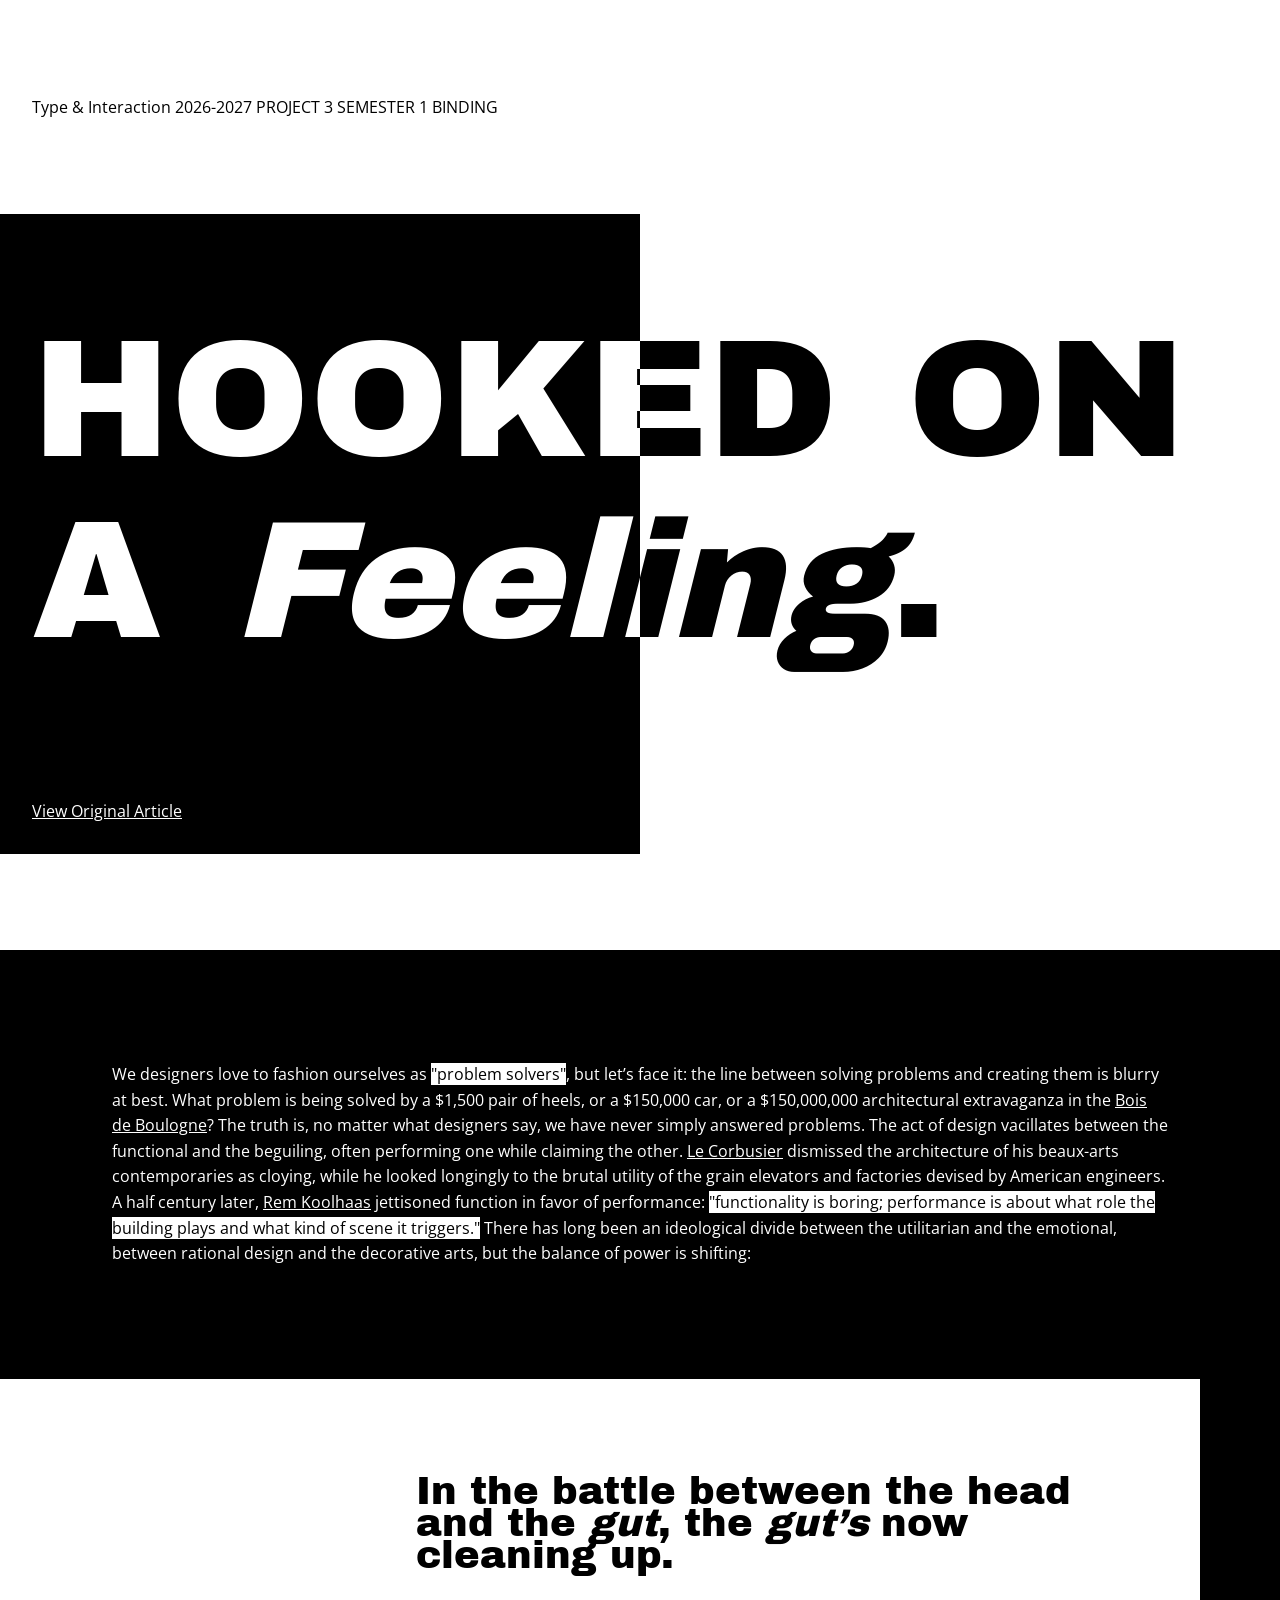
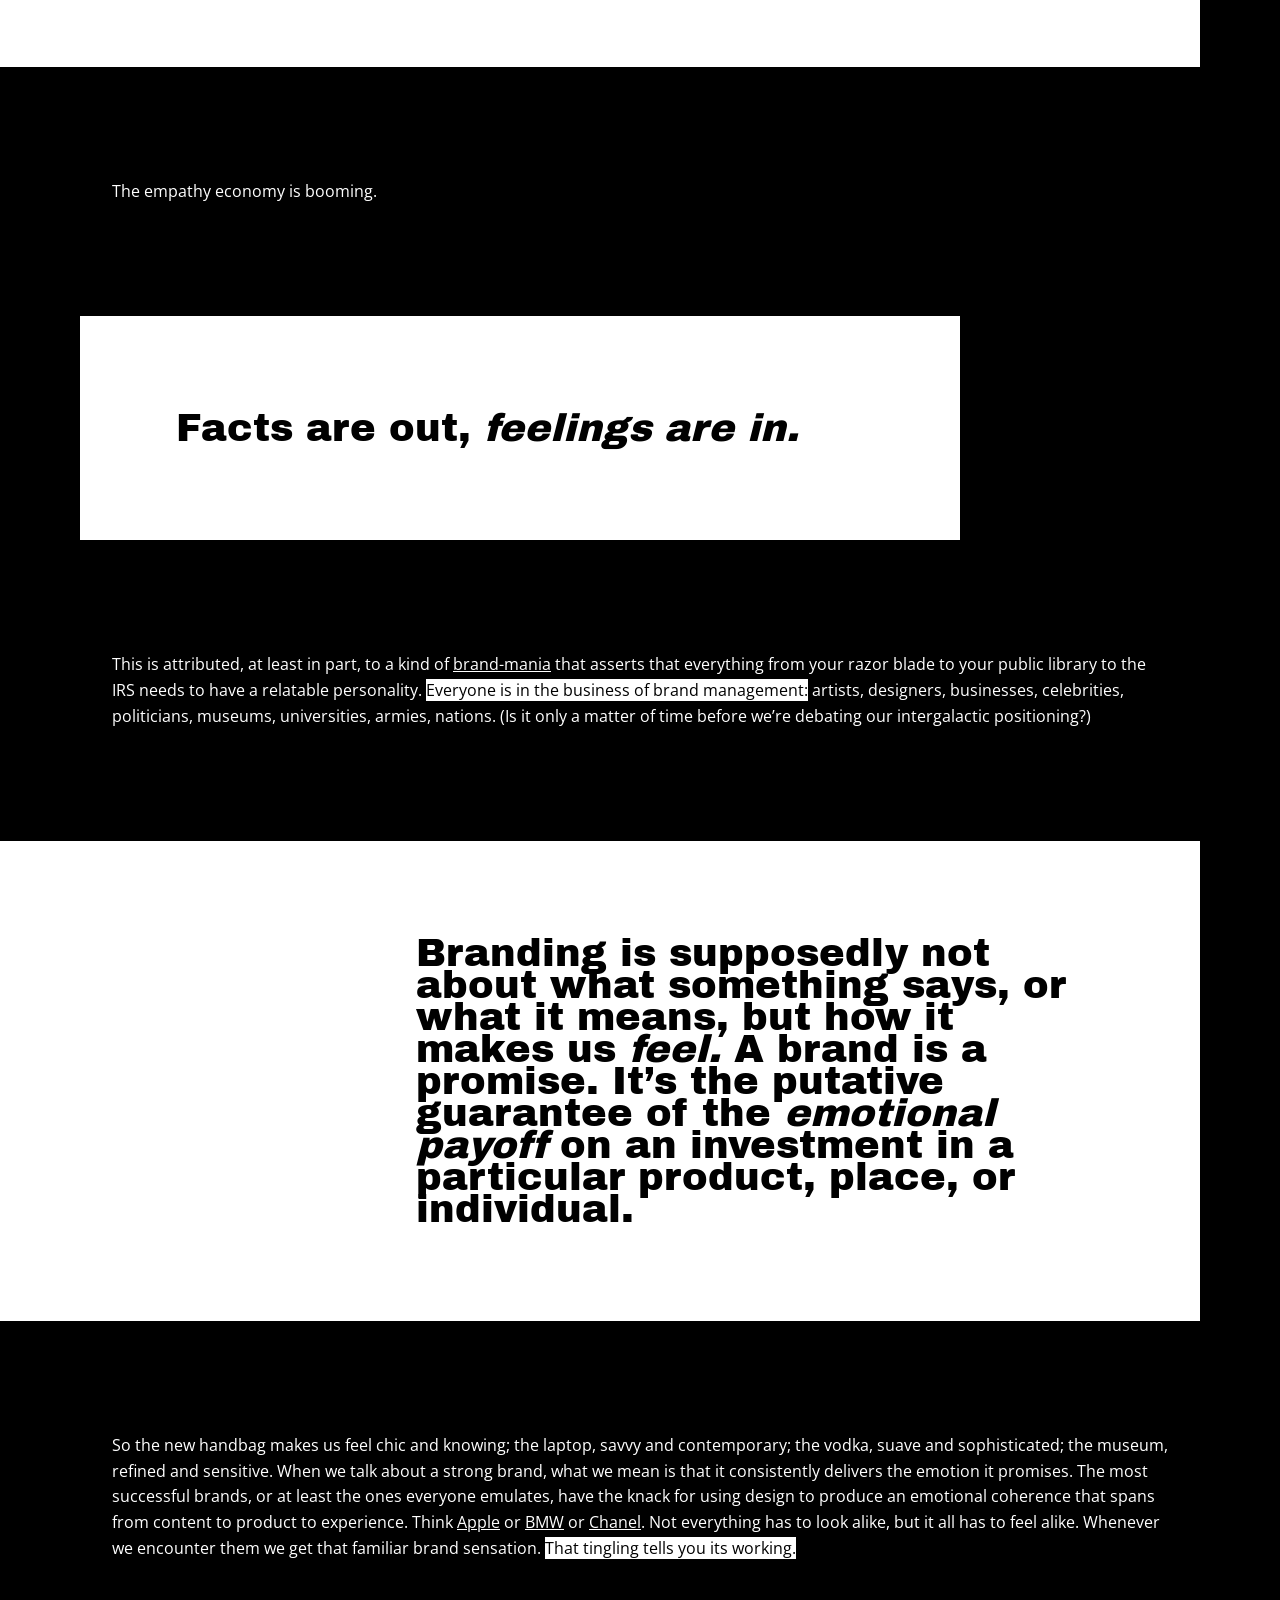
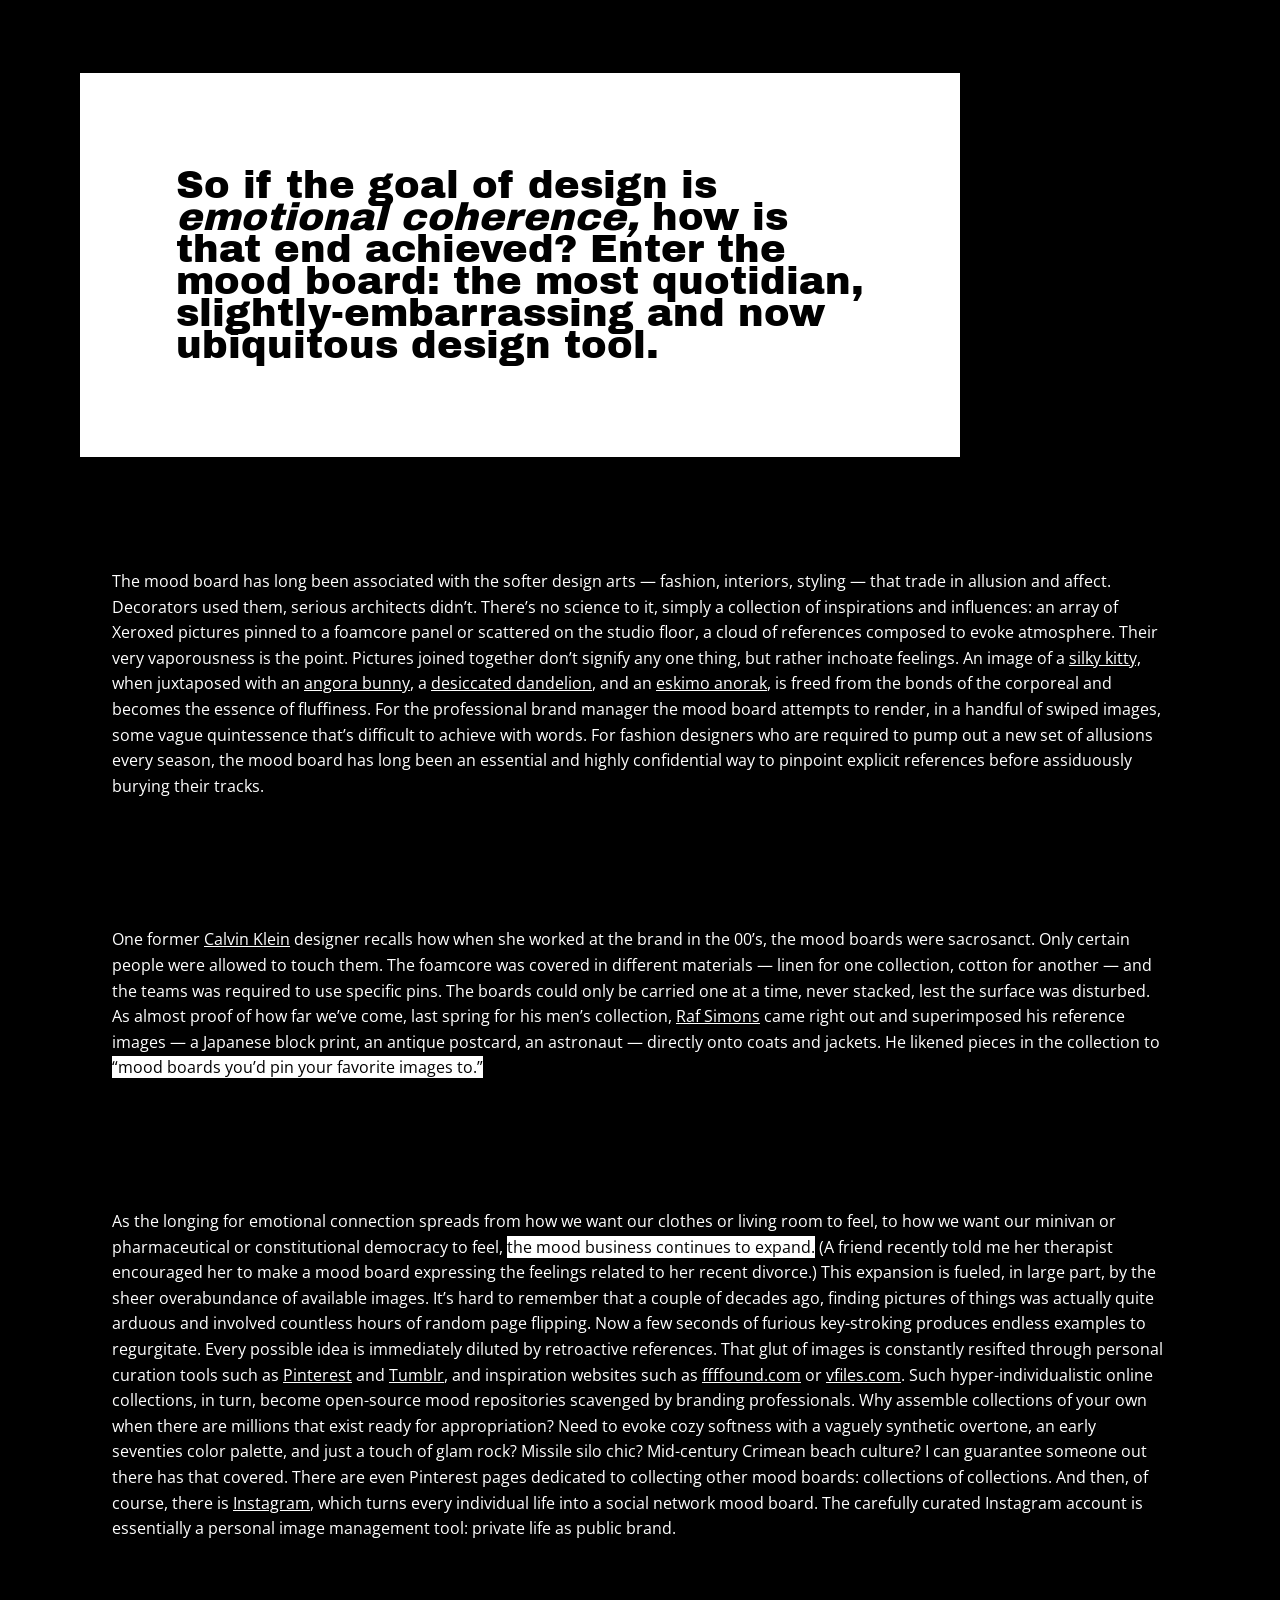
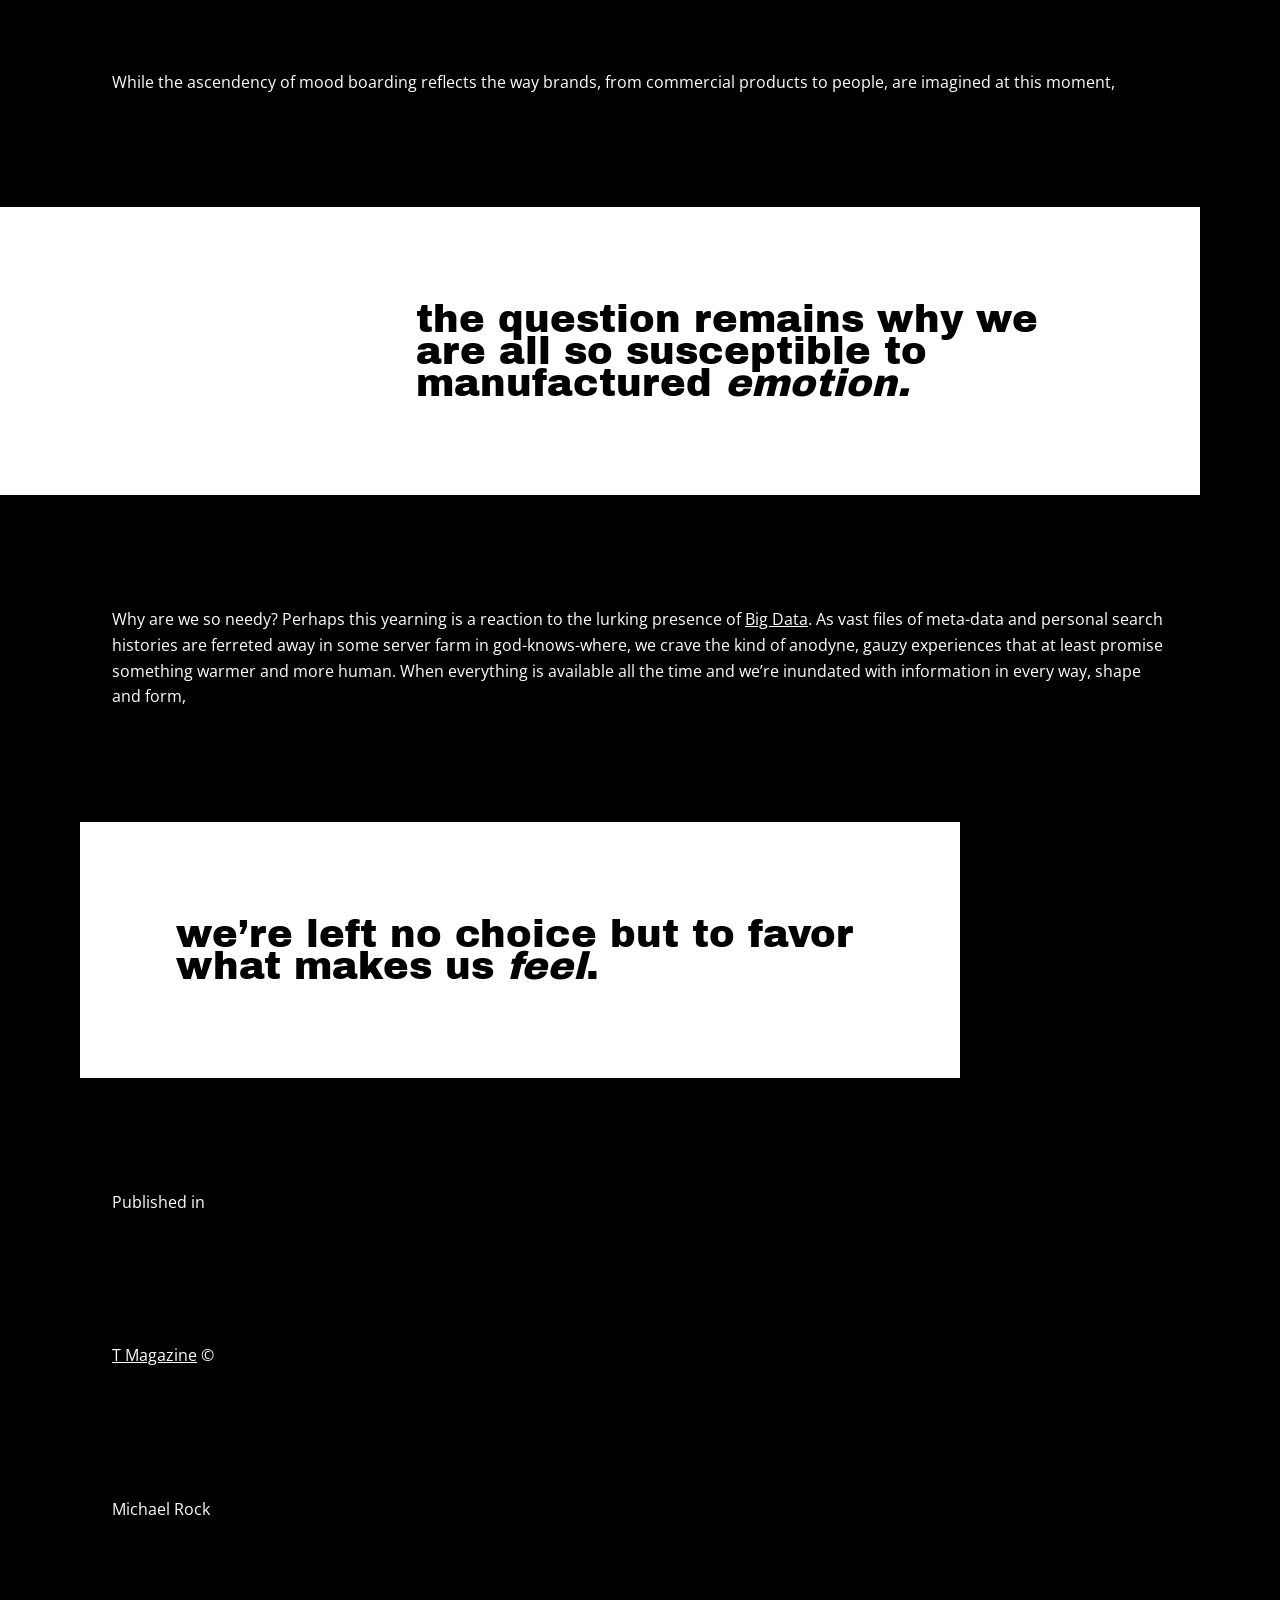
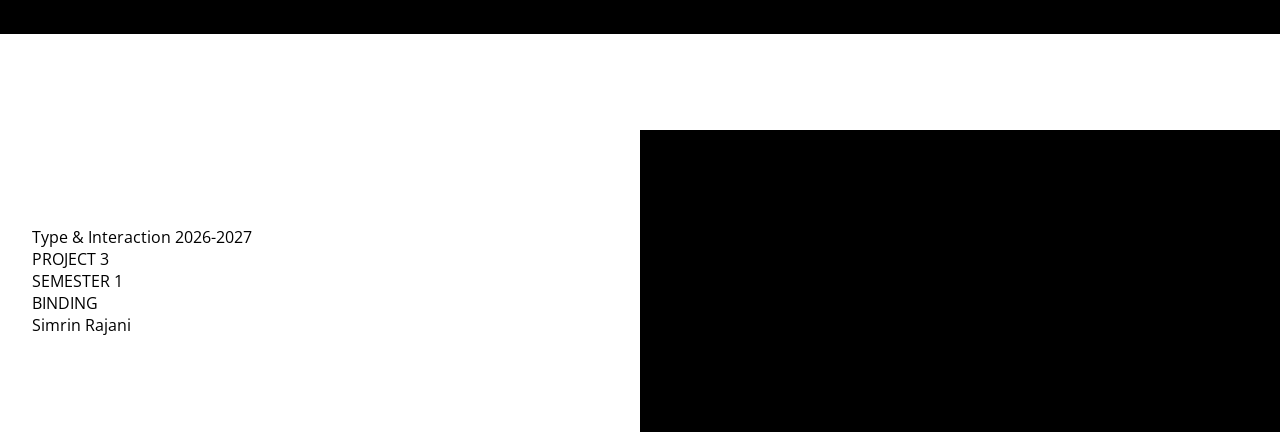
==== article-1/index.html @ b0d2939f "direction cleanup, reorganization and landing page html" ====
<!doctype html>
<html>
	<head>
		<title>Simrin's Manuscript Project</title>
		<meta name="viewport" content="width=device-width, initial-scale=1">
		<style>
			@import '../styles/reset.css' layer(reset);
			@import '../styles/common.css' layer(common);
			@import 'style.css' layer(page);
		</style>

		<style>
@import url('https://fonts.googleapis.com/css2?family=Archivo+Black&family=Domine:wght@400..700&family=Libre+Baskerville:ital,wght@0,400..700;1,400..700&family=Open+Sans:ital,wght@0,300..800;1,300..800&family=Stack+Sans+Notch:wght@200..700&display=swap');
</style>

	</head>
	<body>
		<header>
			<!--this is the top line bar-->
			<section class="top-line">
				<p>Type & Interaction 2026-2027</p>
				<p>PROJECT 3</p>
				<p>SEMESTER 1 </p>
				<p>BINDING</p>
			</section>

			<!--main site title-->
			<hgroup>
				<h1>HOOKED ON A <em>Feeling</em>.</h1>
			</hgroup>

			<!--navigation buttons/links-->
			<nav>
				<ul>
					<li>
						<a href="https://2x4.org/ideas/2015/hooked-on-a-feeling/">View Original Article</a>
					</li>
				</ul>
			</nav>
		</header>
		<main>
			<!--this the entire article I chose-->
			<article id="article">

			<p>We designers love to fashion ourselves as <mark>"problem solvers"</mark>, but let’s face it: the line between solving problems and creating them is blurry at best. What problem is being solved by a $1,500 pair of heels, or a $150,000 car, or a $150,000,000 architectural extravaganza in the <a href="https://en.wikipedia.org/wiki/Bois_de_Boulogne">Bois de Boulogne</a>? The truth is, no matter what designers say, we have never simply answered problems. The act of design vacillates between the functional and the beguiling, often performing one while claiming the other. <a href="https://www.metmuseum.org/research-centers/leonard-a-lauder-research-center/research-resources/modern-art-index-project/le-corbusier">Le Corbusier</a> dismissed the architecture of his beaux-arts contemporaries as cloying, while he looked longingly to the brutal utility of the grain elevators and factories devised by American engineers. A half century later, <a href="https://www.oma.com/partners/rem-koolhaas">Rem Koolhaas</a>  jettisoned function in favor of performance: <mark>"functionality is boring; performance is about what role the building plays and what kind of scene it triggers."</mark> There has long been an ideological divide between the utilitarian and the emotional, between rational design and the decorative arts, but the balance of power is shifting:</p>
			<blockquote>In the battle between the <b>head</b> and the <i>gut</i>, the <i>gut’s</i> now cleaning up.</blockquote>
			<p>The empathy economy is booming.</p><!--this is a p in between two blockquotes because i want the two to stand out but be seperated by some normal body text to break it up-->
			<blockquote>Facts are out,<i> feelings are in.</i></blockquote>
			<p>This is attributed, at least in part, to a kind of <a href="https://psyhologer.com/brand-mania/">brand-mania</a> that asserts that everything from your razor blade to your public library to the IRS needs to have a relatable personality. <mark>Everyone is in the business of brand management:</mark> artists, designers, businesses, celebrities, politicians, museums, universities, armies, nations. (Is it only a matter of time before we’re debating our intergalactic positioning?)</p>
			<blockquote>Branding is supposedly not about <b>what something says, or what it means,</b> but how it makes us <i>feel.</i> A brand is a promise. It’s the putative guarantee of the <i>emotional payoff</i> on an <b>investment in a particular product, place, or individual.</b></blockquote>
			<p>So the new handbag makes us feel chic and knowing; the laptop, savvy and contemporary; the vodka, suave and sophisticated; the museum, refined and sensitive. When we talk about a strong brand, what we mean is that it consistently delivers the emotion it promises. The most successful brands, or at least the ones everyone emulates, have the knack for using design to produce an emotional coherence that spans from content to product to experience. Think <a href="https://www.apple.com/">Apple</a> or <a href="https://www.bmwusa.com/">BMW</a> or <a href="https://www.chanel.com/us/">Chanel</a>. Not everything has to look alike, but it all has to feel alike. Whenever we encounter them we get that familiar brand sensation. <mark>That tingling tells you its working.</mark></p>
			<blockquote>So if the goal of design is <i>emotional coherence,</i> how is that end achieved? Enter the mood board: the most quotidian, slightly-embarrassing and now ubiquitous design tool.</blockquote>
			<p>The mood board has long been associated with the softer design arts — fashion, interiors, styling — that trade in allusion and affect. Decorators used them, serious architects didn’t. There’s no science to it, simply a collection of inspirations and influences: an array of Xeroxed pictures pinned to a foamcore panel or scattered on the studio floor, a cloud of references composed to evoke atmosphere. Their very vaporousness is the point. Pictures joined together don’t signify any one thing, but rather inchoate feelings. An image of a <a href="https://img.magnific.com/free-photo/little-kitten-sleeps-with-his-paws-his-head_181624-54313.jpg?semt=ais_hybrid&w=740&q=80">silky kitty,</a> when juxtaposed with an <a href="https://encrypted-tbn0.gstatic.com/images?q=tbn:ANd9GcS7r0HLiLlqSfbpzjcVVSx9QVfjyhqYHdcQ8z7F_h4Ks_GB66qYDH1wFIgWG0dFs8s5rVf5y2Fyu2xq6aY4Np7YfcdXHCuAS2HXevwvfw&s=10">angora bunny</a>, a <a href="https://www.gathermagazine.org/wp-content/uploads/2023/06/herbert-goetsch-SGKQh9wNgAk-unsplash1500.1000.jpg">desiccated dandelion</a>, and an <a href="https://encrypted-tbn0.gstatic.com/images?q=tbn:ANd9GcToP6oSNl_a2h5WNP-MaKWOClipJU44Bxvkh3Kx8VsSgfTSHmmLglW2eDEG&s=10">eskimo anorak</a>, is freed from the bonds of the corporeal and becomes the essence of fluffiness. For the professional brand manager the mood board attempts to render, in a handful of swiped images, some vague quintessence that’s difficult to achieve with words.
			For fashion designers who are required to pump out a new set of allusions every season, the mood board has long been an essential and highly confidential way to pinpoint explicit references before assiduously burying their tracks.</p>
			<p>One former <a href="https://www.calvinklein.us/en">Calvin Klein</a> designer recalls how when she worked at the brand in the 00’s, the mood boards were sacrosanct. Only certain people were allowed to touch them. The foamcore was covered in different materials — linen for one collection, cotton for another — and the teams was required to use specific pins. The boards could only be carried one at a time, never stacked, lest the surface was disturbed. As almost proof of how far we’ve come, last spring for his men’s collection, <a href="https://rafsimons.com/">Raf Simons</a> came right out and superimposed his reference images — a Japanese block print, an antique postcard, an astronaut — directly onto coats and jackets. He likened pieces in the collection to <mark>“mood boards you’d pin your favorite images to.”</mark></p>
			<p>As the longing for emotional connection spreads from how we want our clothes or living room to feel, to how we want our minivan or pharmaceutical or constitutional democracy to feel, <mark>the mood business continues to expand.</mark> (A friend recently told me her therapist encouraged her to make a mood board expressing the feelings related to her recent divorce.) This expansion is fueled, in large part, by the sheer overabundance of available images. It’s hard to remember that a couple of decades ago, finding pictures of things was actually quite arduous and involved countless hours of random page flipping. Now a few seconds of furious key-stroking produces endless examples to regurgitate. Every possible idea is immediately diluted by retroactive references. That glut of images is constantly resifted through personal curation tools such as <a href="https://www.pinterest.com/">Pinterest</a> and <a href="https://www.tumblr.com/">Tumblr</a>, and inspiration websites such as <a href="https://www.designspiration.com/source/ffffound.com/">ffffound.com</a> or <a href="https://vfiles.com/">vfiles.com</a>. Such hyper-individualistic online collections, in turn, become open-source mood repositories scavenged by branding professionals. Why assemble collections of your own when there are millions that exist ready for appropriation? Need to evoke cozy softness with a vaguely synthetic overtone, an early seventies color palette, and just a touch of glam rock? Missile silo chic? Mid-century Crimean beach culture? I can guarantee someone out there has that covered. There are even Pinterest pages dedicated to collecting other mood boards: collections of collections. And then, of course, there is <a href="https://www.instagram.com/?hl=en">Instagram</a>, which turns every individual life into a social network mood board. The carefully curated Instagram account is essentially a personal image management tool: private life as public brand.</p>
			<p>While the ascendency of mood boarding reflects the way brands, from commercial products to people, are imagined at this moment,</p>
			<blockquote >the question remains why we are all so susceptible to <b>manufactured</b> <i>emotion.</i></blockquote>
			<p>Why are we so needy? Perhaps this yearning is a reaction to the lurking presence of <a href="https://www.oracle.com/big-data/what-is-big-data/">Big Data</a>. As vast files of meta-data and personal search histories are ferreted away in some server farm in god-knows-where, we crave the kind of anodyne, gauzy experiences that at least promise something warmer and more human. When everything is available all the time and we’re inundated with information in every way, shape and form,</p>
			<blockquote>we’re left no choice but to favor what makes us <i>feel</i>.</blockquote>
<p>Published in</p>
			<p> <a href="https://www.nytimes.com/2015/10/14/t-magazine/human-emotion-the-one-thing-the-internet-cant-buy.html?_r=1">T Magazine</a> © </p>
			<p class="author">Michael Rock</p>
		</article>

		<footer><!--artistic footer, can reduce amount, not responsive-->
			<p>Type & Interaction 2026-2027</p>
			<p>PROJECT 3</p>
			<p>SEMESTER 1 </p>
			<p>BINDING</p>
			<p>Simrin Rajani</p>
		</footer>
		</main>
	</body>
</html>
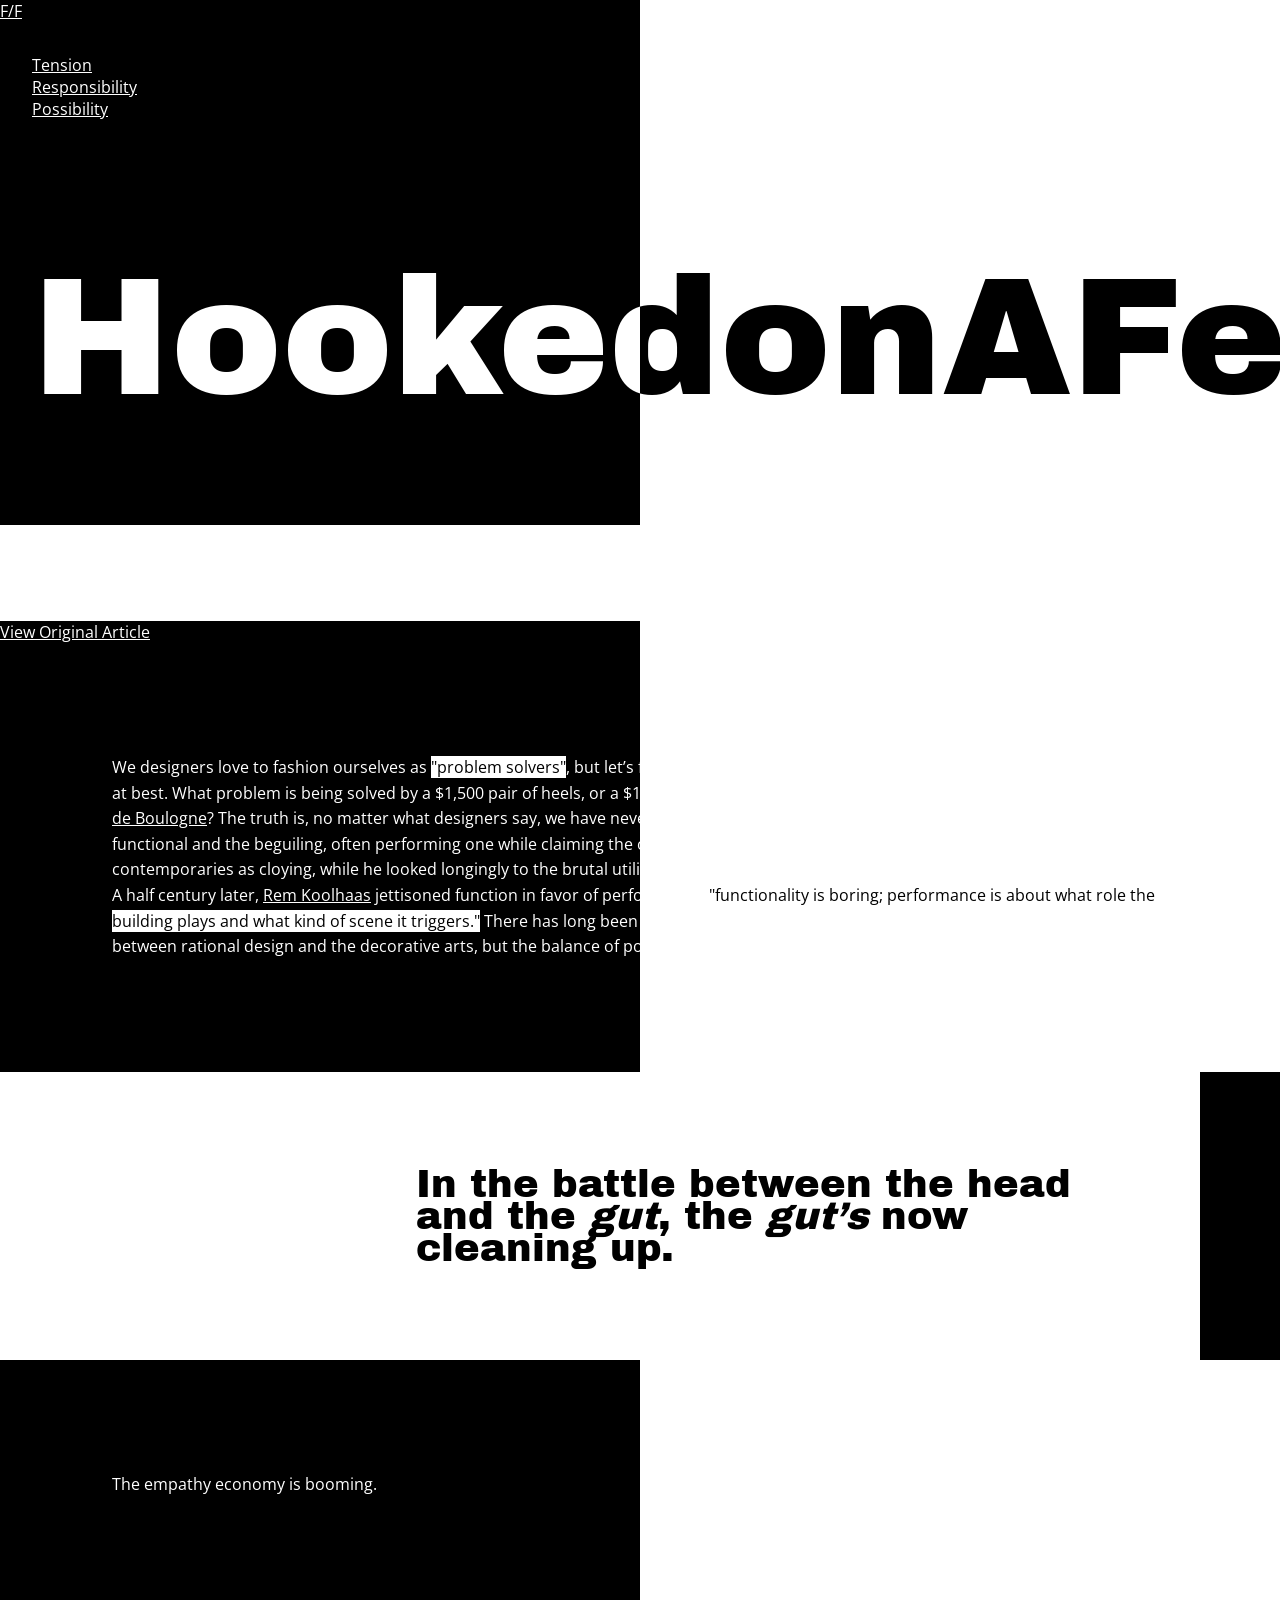
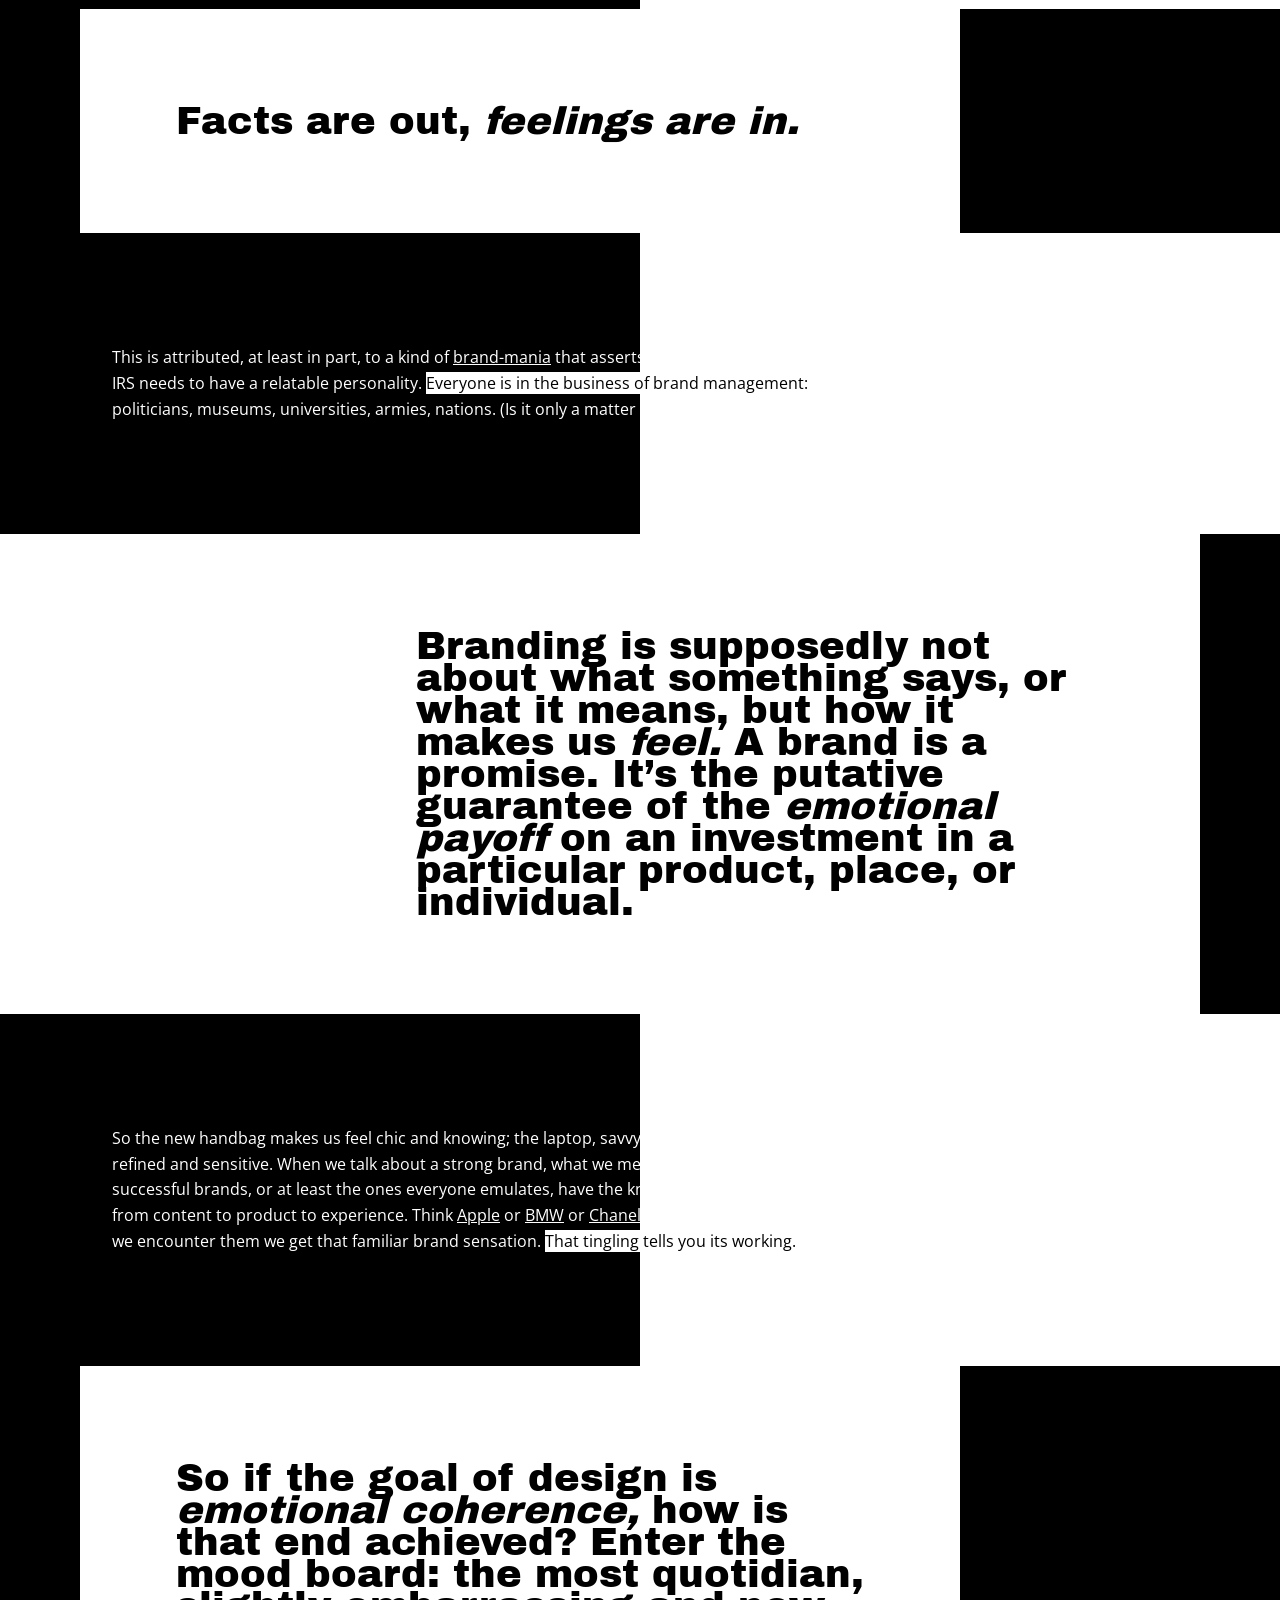
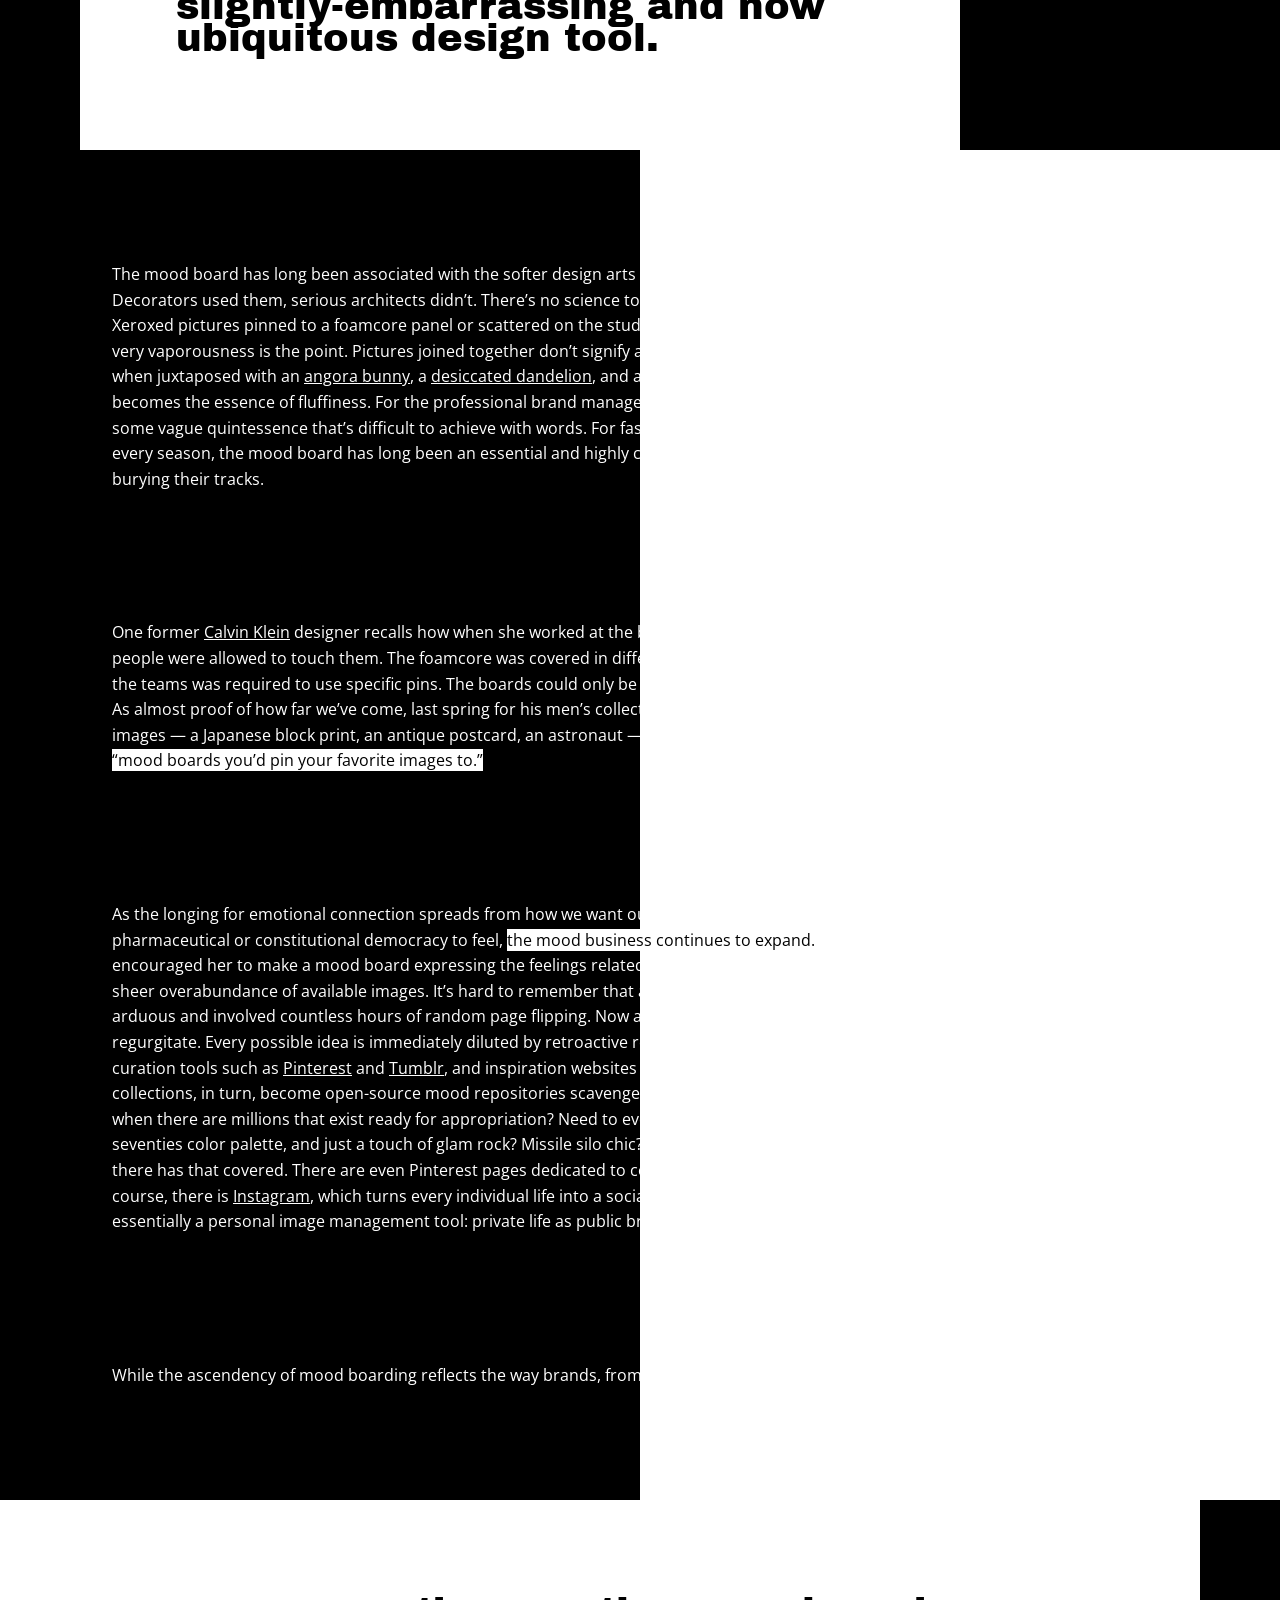
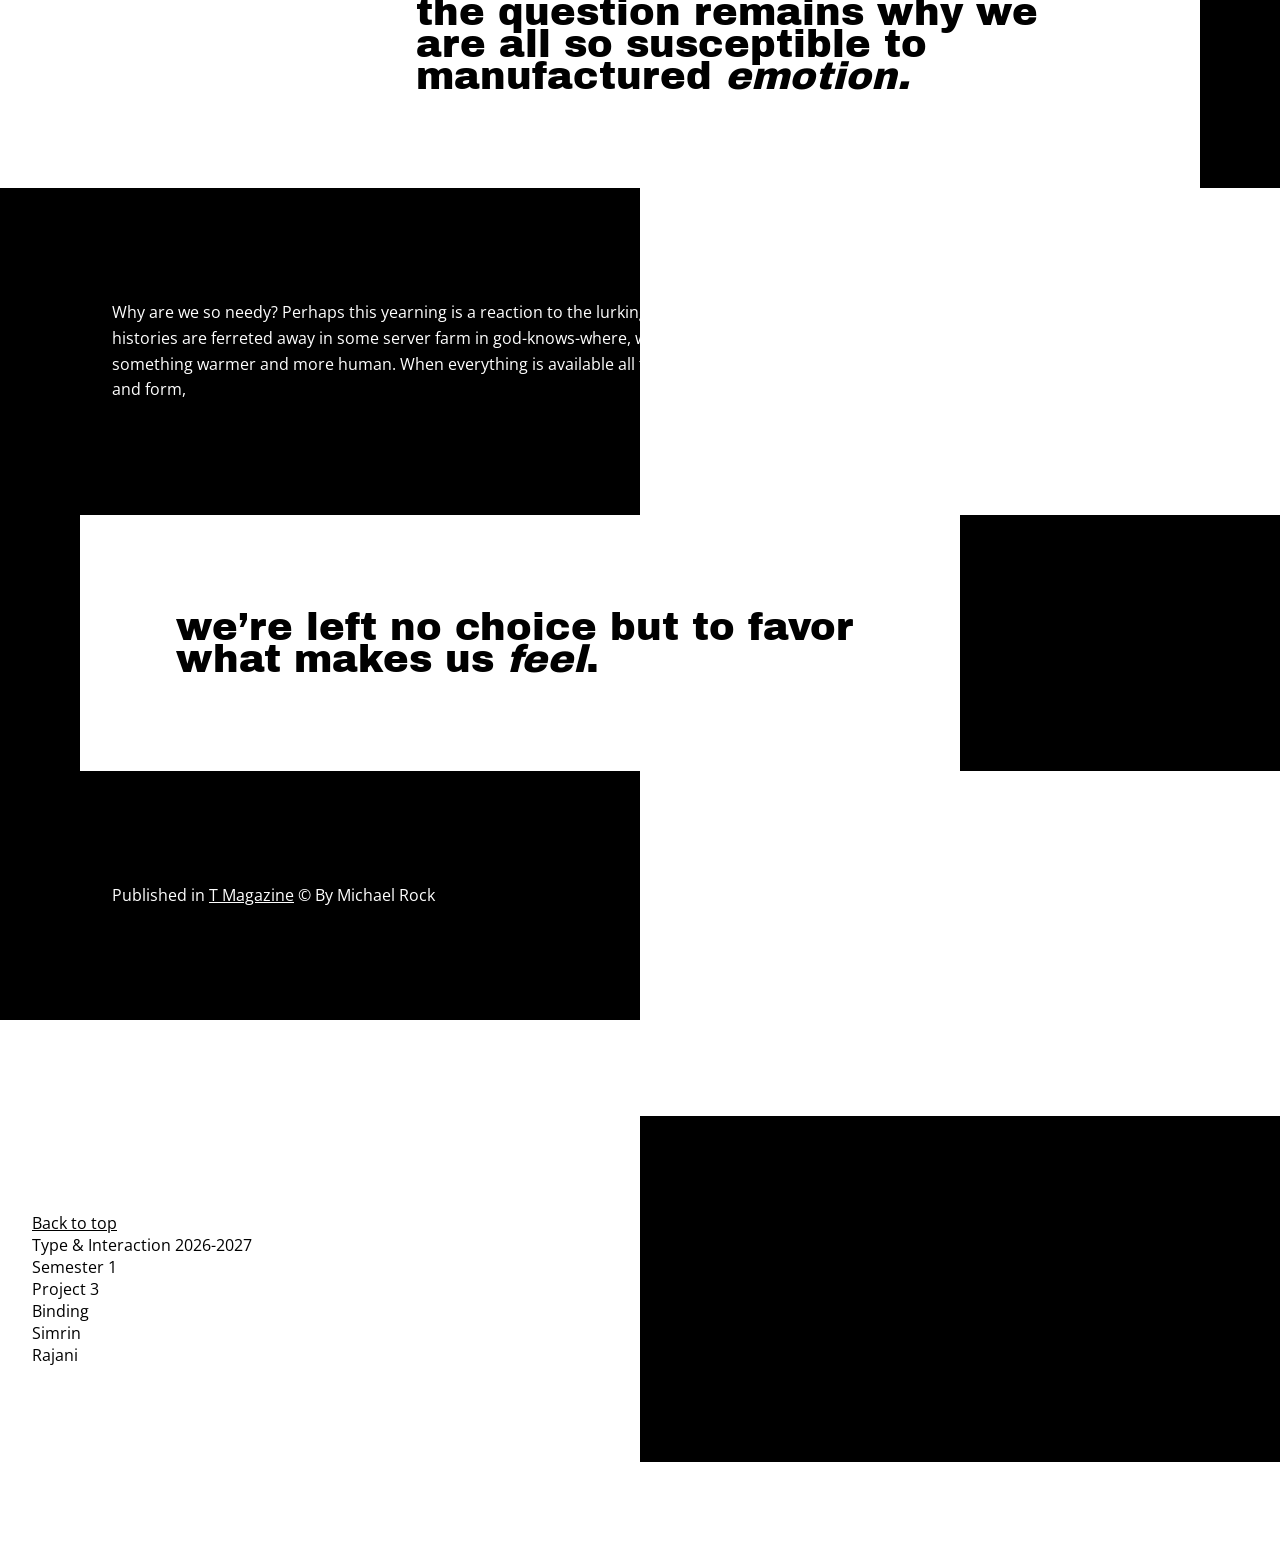
==== commit 97e9589c: "article 2 html" ====
--- a/article-1/index.html
+++ b/article-1/index.html
@@ -1,74 +1,60 @@
 <!doctype html>
 <html>
 	<head>
-		<title>Simrin's Manuscript Project</title>
+		<title>Hookedonafeeling</title>
 		<meta name="viewport" content="width=device-width, initial-scale=1">
+		<link href="https://fonts.googleapis.com/css2?family=Archivo+Black&family=Open+Sans:ital,wght@0,400..700;1,400..700&display=swap" rel="stylesheet">
+
 		<style>
 			@import '../styles/reset.css' layer(reset);
 			@import '../styles/common.css' layer(common);
 			@import 'style.css' layer(page);
 		</style>
+	</head>
 
-		<style>
-@import url('https://fonts.googleapis.com/css2?family=Archivo+Black&family=Domine:wght@400..700&family=Libre+Baskerville:ital,wght@0,400..700;1,400..700&family=Open+Sans:ital,wght@0,300..800;1,300..800&family=Stack+Sans+Notch:wght@200..700&display=swap');
-</style>
-
-	</head>
 	<body>
 		<header>
-			<!--this is the top line bar-->
-			<section class="top-line">
-				<p>Type & Interaction 2026-2027</p>
-				<p>PROJECT 3</p>
-				<p>SEMESTER 1 </p>
-				<p>BINDING</p>
-			</section>
+			<header>
+			<a href="../">F/F</a>
 
-			<!--main site title-->
-			<hgroup>
-				<h1>HOOKED ON A <em>Feeling</em>.</h1>
-			</hgroup>
-
-			<!--navigation buttons/links-->
 			<nav>
 				<ul>
-					<li>
-						<a href="https://2x4.org/ideas/2015/hooked-on-a-feeling/">View Original Article</a>
-					</li>
+					<li><a href="../article-1/">Tension</a></li>
+					<li><a href="../article-2/">Responsibility</a></li>
+					<li><a href="../article-3/">Possibility</a></li>
 				</ul>
 			</nav>
+
+			<h1><span>Hooked</span><span>on</span><span>A</span><span>Feeling</span></h1>
 		</header>
+
 		<main>
-			<!--this the entire article I chose-->
-			<article id="article">
+			<a href="https://2x4.org/ideas/2015/hooked-on-a-feeling/">View Original Article</a>
 
-			<p>We designers love to fashion ourselves as <mark>"problem solvers"</mark>, but let’s face it: the line between solving problems and creating them is blurry at best. What problem is being solved by a $1,500 pair of heels, or a $150,000 car, or a $150,000,000 architectural extravaganza in the <a href="https://en.wikipedia.org/wiki/Bois_de_Boulogne">Bois de Boulogne</a>? The truth is, no matter what designers say, we have never simply answered problems. The act of design vacillates between the functional and the beguiling, often performing one while claiming the other. <a href="https://www.metmuseum.org/research-centers/leonard-a-lauder-research-center/research-resources/modern-art-index-project/le-corbusier">Le Corbusier</a> dismissed the architecture of his beaux-arts contemporaries as cloying, while he looked longingly to the brutal utility of the grain elevators and factories devised by American engineers. A half century later, <a href="https://www.oma.com/partners/rem-koolhaas">Rem Koolhaas</a>  jettisoned function in favor of performance: <mark>"functionality is boring; performance is about what role the building plays and what kind of scene it triggers."</mark> There has long been an ideological divide between the utilitarian and the emotional, between rational design and the decorative arts, but the balance of power is shifting:</p>
-			<blockquote>In the battle between the <b>head</b> and the <i>gut</i>, the <i>gut’s</i> now cleaning up.</blockquote>
-			<p>The empathy economy is booming.</p><!--this is a p in between two blockquotes because i want the two to stand out but be seperated by some normal body text to break it up-->
-			<blockquote>Facts are out,<i> feelings are in.</i></blockquote>
-			<p>This is attributed, at least in part, to a kind of <a href="https://psyhologer.com/brand-mania/">brand-mania</a> that asserts that everything from your razor blade to your public library to the IRS needs to have a relatable personality. <mark>Everyone is in the business of brand management:</mark> artists, designers, businesses, celebrities, politicians, museums, universities, armies, nations. (Is it only a matter of time before we’re debating our intergalactic positioning?)</p>
-			<blockquote>Branding is supposedly not about <b>what something says, or what it means,</b> but how it makes us <i>feel.</i> A brand is a promise. It’s the putative guarantee of the <i>emotional payoff</i> on an <b>investment in a particular product, place, or individual.</b></blockquote>
-			<p>So the new handbag makes us feel chic and knowing; the laptop, savvy and contemporary; the vodka, suave and sophisticated; the museum, refined and sensitive. When we talk about a strong brand, what we mean is that it consistently delivers the emotion it promises. The most successful brands, or at least the ones everyone emulates, have the knack for using design to produce an emotional coherence that spans from content to product to experience. Think <a href="https://www.apple.com/">Apple</a> or <a href="https://www.bmwusa.com/">BMW</a> or <a href="https://www.chanel.com/us/">Chanel</a>. Not everything has to look alike, but it all has to feel alike. Whenever we encounter them we get that familiar brand sensation. <mark>That tingling tells you its working.</mark></p>
-			<blockquote>So if the goal of design is <i>emotional coherence,</i> how is that end achieved? Enter the mood board: the most quotidian, slightly-embarrassing and now ubiquitous design tool.</blockquote>
-			<p>The mood board has long been associated with the softer design arts — fashion, interiors, styling — that trade in allusion and affect. Decorators used them, serious architects didn’t. There’s no science to it, simply a collection of inspirations and influences: an array of Xeroxed pictures pinned to a foamcore panel or scattered on the studio floor, a cloud of references composed to evoke atmosphere. Their very vaporousness is the point. Pictures joined together don’t signify any one thing, but rather inchoate feelings. An image of a <a href="https://img.magnific.com/free-photo/little-kitten-sleeps-with-his-paws-his-head_181624-54313.jpg?semt=ais_hybrid&w=740&q=80">silky kitty,</a> when juxtaposed with an <a href="https://encrypted-tbn0.gstatic.com/images?q=tbn:ANd9GcS7r0HLiLlqSfbpzjcVVSx9QVfjyhqYHdcQ8z7F_h4Ks_GB66qYDH1wFIgWG0dFs8s5rVf5y2Fyu2xq6aY4Np7YfcdXHCuAS2HXevwvfw&s=10">angora bunny</a>, a <a href="https://www.gathermagazine.org/wp-content/uploads/2023/06/herbert-goetsch-SGKQh9wNgAk-unsplash1500.1000.jpg">desiccated dandelion</a>, and an <a href="https://encrypted-tbn0.gstatic.com/images?q=tbn:ANd9GcToP6oSNl_a2h5WNP-MaKWOClipJU44Bxvkh3Kx8VsSgfTSHmmLglW2eDEG&s=10">eskimo anorak</a>, is freed from the bonds of the corporeal and becomes the essence of fluffiness. For the professional brand manager the mood board attempts to render, in a handful of swiped images, some vague quintessence that’s difficult to achieve with words.
-			For fashion designers who are required to pump out a new set of allusions every season, the mood board has long been an essential and highly confidential way to pinpoint explicit references before assiduously burying their tracks.</p>
-			<p>One former <a href="https://www.calvinklein.us/en">Calvin Klein</a> designer recalls how when she worked at the brand in the 00’s, the mood boards were sacrosanct. Only certain people were allowed to touch them. The foamcore was covered in different materials — linen for one collection, cotton for another — and the teams was required to use specific pins. The boards could only be carried one at a time, never stacked, lest the surface was disturbed. As almost proof of how far we’ve come, last spring for his men’s collection, <a href="https://rafsimons.com/">Raf Simons</a> came right out and superimposed his reference images — a Japanese block print, an antique postcard, an astronaut — directly onto coats and jackets. He likened pieces in the collection to <mark>“mood boards you’d pin your favorite images to.”</mark></p>
-			<p>As the longing for emotional connection spreads from how we want our clothes or living room to feel, to how we want our minivan or pharmaceutical or constitutional democracy to feel, <mark>the mood business continues to expand.</mark> (A friend recently told me her therapist encouraged her to make a mood board expressing the feelings related to her recent divorce.) This expansion is fueled, in large part, by the sheer overabundance of available images. It’s hard to remember that a couple of decades ago, finding pictures of things was actually quite arduous and involved countless hours of random page flipping. Now a few seconds of furious key-stroking produces endless examples to regurgitate. Every possible idea is immediately diluted by retroactive references. That glut of images is constantly resifted through personal curation tools such as <a href="https://www.pinterest.com/">Pinterest</a> and <a href="https://www.tumblr.com/">Tumblr</a>, and inspiration websites such as <a href="https://www.designspiration.com/source/ffffound.com/">ffffound.com</a> or <a href="https://vfiles.com/">vfiles.com</a>. Such hyper-individualistic online collections, in turn, become open-source mood repositories scavenged by branding professionals. Why assemble collections of your own when there are millions that exist ready for appropriation? Need to evoke cozy softness with a vaguely synthetic overtone, an early seventies color palette, and just a touch of glam rock? Missile silo chic? Mid-century Crimean beach culture? I can guarantee someone out there has that covered. There are even Pinterest pages dedicated to collecting other mood boards: collections of collections. And then, of course, there is <a href="https://www.instagram.com/?hl=en">Instagram</a>, which turns every individual life into a social network mood board. The carefully curated Instagram account is essentially a personal image management tool: private life as public brand.</p>
-			<p>While the ascendency of mood boarding reflects the way brands, from commercial products to people, are imagined at this moment,</p>
-			<blockquote >the question remains why we are all so susceptible to <b>manufactured</b> <i>emotion.</i></blockquote>
-			<p>Why are we so needy? Perhaps this yearning is a reaction to the lurking presence of <a href="https://www.oracle.com/big-data/what-is-big-data/">Big Data</a>. As vast files of meta-data and personal search histories are ferreted away in some server farm in god-knows-where, we crave the kind of anodyne, gauzy experiences that at least promise something warmer and more human. When everything is available all the time and we’re inundated with information in every way, shape and form,</p>
-			<blockquote>we’re left no choice but to favor what makes us <i>feel</i>.</blockquote>
-<p>Published in</p>
-			<p> <a href="https://www.nytimes.com/2015/10/14/t-magazine/human-emotion-the-one-thing-the-internet-cant-buy.html?_r=1">T Magazine</a> © </p>
-			<p class="author">Michael Rock</p>
-		</article>
+			<article>
+				<p>We designers love to fashion ourselves as <mark>"problem solvers"</mark>, but let’s face it: the line between solving problems and creating them is blurry at best. What problem is being solved by a $1,500 pair of heels, or a $150,000 car, or a $150,000,000 architectural extravaganza in the <a href="https://en.wikipedia.org/wiki/Bois_de_Boulogne">Bois de Boulogne</a>? The truth is, no matter what designers say, we have never simply answered problems. The act of design vacillates between the functional and the beguiling, often performing one while claiming the other. <a href="https://www.metmuseum.org/research-centers/leonard-a-lauder-research-center/research-resources/modern-art-index-project/le-corbusier">Le Corbusier</a> dismissed the architecture of his beaux-arts contemporaries as cloying, while he looked longingly to the brutal utility of the grain elevators and factories devised by American engineers. A half century later, <a href="https://www.oma.com/partners/rem-koolhaas">Rem Koolhaas</a>  jettisoned function in favor of performance: <mark>"functionality is boring; performance is about what role the building plays and what kind of scene it triggers."</mark> There has long been an ideological divide between the utilitarian and the emotional, between rational design and the decorative arts, but the balance of power is shifting:</p>
+				<blockquote>In the battle between the <b>head</b> and the <i>gut</i>, the <i>gut’s</i> now cleaning up.</blockquote>
+				<p>The empathy economy is booming.</p><!--this is a p in between two blockquotes because i want the two to stand out but be seperated by some normal body text to break it up-->
+				<blockquote>Facts are out,<i> feelings are in.</i></blockquote>
+				<p>This is attributed, at least in part, to a kind of <a href="https://psyhologer.com/brand-mania/">brand-mania</a> that asserts that everything from your razor blade to your public library to the IRS needs to have a relatable personality. <mark>Everyone is in the business of brand management:</mark> artists, designers, businesses, celebrities, politicians, museums, universities, armies, nations. (Is it only a matter of time before we’re debating our intergalactic positioning?)</p>
+				<blockquote>Branding is supposedly not about <b>what something says, or what it means,</b> but how it makes us <i>feel.</i> A brand is a promise. It’s the putative guarantee of the <i>emotional payoff</i> on an <b>investment in a particular product, place, or individual.</b></blockquote>
+				<p>So the new handbag makes us feel chic and knowing; the laptop, savvy and contemporary; the vodka, suave and sophisticated; the museum, refined and sensitive. When we talk about a strong brand, what we mean is that it consistently delivers the emotion it promises. The most successful brands, or at least the ones everyone emulates, have the knack for using design to produce an emotional coherence that spans from content to product to experience. Think <a href="https://www.apple.com/">Apple</a> or <a href="https://www.bmwusa.com/">BMW</a> or <a href="https://www.chanel.com/us/">Chanel</a>. Not everything has to look alike, but it all has to feel alike. Whenever we encounter them we get that familiar brand sensation. <mark>That tingling tells you its working.</mark></p>
+				<blockquote>So if the goal of design is <i>emotional coherence,</i> how is that end achieved? Enter the mood board: the most quotidian, slightly-embarrassing and now ubiquitous design tool.</blockquote>
+				<p>The mood board has long been associated with the softer design arts — fashion, interiors, styling — that trade in allusion and affect. Decorators used them, serious architects didn’t. There’s no science to it, simply a collection of inspirations and influences: an array of Xeroxed pictures pinned to a foamcore panel or scattered on the studio floor, a cloud of references composed to evoke atmosphere. Their very vaporousness is the point. Pictures joined together don’t signify any one thing, but rather inchoate feelings. An image of a <a href="https://img.magnific.com/free-photo/little-kitten-sleeps-with-his-paws-his-head_181624-54313.jpg?semt=ais_hybrid&w=740&q=80">silky kitty,</a> when juxtaposed with an <a href="https://encrypted-tbn0.gstatic.com/images?q=tbn:ANd9GcS7r0HLiLlqSfbpzjcVVSx9QVfjyhqYHdcQ8z7F_h4Ks_GB66qYDH1wFIgWG0dFs8s5rVf5y2Fyu2xq6aY4Np7YfcdXHCuAS2HXevwvfw&s=10">angora bunny</a>, a <a href="https://www.gathermagazine.org/wp-content/uploads/2023/06/herbert-goetsch-SGKQh9wNgAk-unsplash1500.1000.jpg">desiccated dandelion</a>, and an <a href="https://encrypted-tbn0.gstatic.com/images?q=tbn:ANd9GcToP6oSNl_a2h5WNP-MaKWOClipJU44Bxvkh3Kx8VsSgfTSHmmLglW2eDEG&s=10">eskimo anorak</a>, is freed from the bonds of the corporeal and becomes the essence of fluffiness. For the professional brand manager the mood board attempts to render, in a handful of swiped images, some vague quintessence that’s difficult to achieve with words.
+				For fashion designers who are required to pump out a new set of allusions every season, the mood board has long been an essential and highly confidential way to pinpoint explicit references before assiduously burying their tracks.</p>
+				<p>One former <a href="https://www.calvinklein.us/en">Calvin Klein</a> designer recalls how when she worked at the brand in the 00’s, the mood boards were sacrosanct. Only certain people were allowed to touch them. The foamcore was covered in different materials — linen for one collection, cotton for another — and the teams was required to use specific pins. The boards could only be carried one at a time, never stacked, lest the surface was disturbed. As almost proof of how far we’ve come, last spring for his men’s collection, <a href="https://rafsimons.com/">Raf Simons</a> came right out and superimposed his reference images — a Japanese block print, an antique postcard, an astronaut — directly onto coats and jackets. He likened pieces in the collection to <mark>“mood boards you’d pin your favorite images to.”</mark></p>
+				<p>As the longing for emotional connection spreads from how we want our clothes or living room to feel, to how we want our minivan or pharmaceutical or constitutional democracy to feel, <mark>the mood business continues to expand.</mark> (A friend recently told me her therapist encouraged her to make a mood board expressing the feelings related to her recent divorce.) This expansion is fueled, in large part, by the sheer overabundance of available images. It’s hard to remember that a couple of decades ago, finding pictures of things was actually quite arduous and involved countless hours of random page flipping. Now a few seconds of furious key-stroking produces endless examples to regurgitate. Every possible idea is immediately diluted by retroactive references. That glut of images is constantly resifted through personal curation tools such as <a href="https://www.pinterest.com/">Pinterest</a> and <a href="https://www.tumblr.com/">Tumblr</a>, and inspiration websites such as <a href="https://www.designspiration.com/source/ffffound.com/">ffffound.com</a> or <a href="https://vfiles.com/">vfiles.com</a>. Such hyper-individualistic online collections, in turn, become open-source mood repositories scavenged by branding professionals. Why assemble collections of your own when there are millions that exist ready for appropriation? Need to evoke cozy softness with a vaguely synthetic overtone, an early seventies color palette, and just a touch of glam rock? Missile silo chic? Mid-century Crimean beach culture? I can guarantee someone out there has that covered. There are even Pinterest pages dedicated to collecting other mood boards: collections of collections. And then, of course, there is <a href="https://www.instagram.com/?hl=en">Instagram</a>, which turns every individual life into a social network mood board. The carefully curated Instagram account is essentially a personal image management tool: private life as public brand.</p>
+				<p>While the ascendency of mood boarding reflects the way brands, from commercial products to people, are imagined at this moment,</p>
+				<blockquote >the question remains why we are all so susceptible to <b>manufactured</b> <i>emotion.</i></blockquote>
+				<p>Why are we so needy? Perhaps this yearning is a reaction to the lurking presence of <a href="https://www.oracle.com/big-data/what-is-big-data/">Big Data</a>. As vast files of meta-data and personal search histories are ferreted away in some server farm in god-knows-where, we crave the kind of anodyne, gauzy experiences that at least promise something warmer and more human. When everything is available all the time and we’re inundated with information in every way, shape and form,</p>
+				<blockquote>we’re left no choice but to favor what makes us <i>feel</i>.</blockquote>
+				<p>Published in <a href="https://www.nytimes.com/2015/10/14/t-magazine/human-emotion-the-one-thing-the-internet-cant-buy.html?_r=1">T Magazine</a> © By Michael Rock</p>
+			</article>
 
-		<footer><!--artistic footer, can reduce amount, not responsive-->
-			<p>Type & Interaction 2026-2027</p>
-			<p>PROJECT 3</p>
-			<p>SEMESTER 1 </p>
-			<p>BINDING</p>
-			<p>Simrin Rajani</p>
+		<footer>
+			<a href="#top">Back to top</a>
+			<p>Type &amp; Interaction 2026-2027<br>Semester 1<br>Project 3<br>Binding</p>
+			<p>Simrin<br>Rajani</p>
 		</footer>
 		</main>
 	</body>
